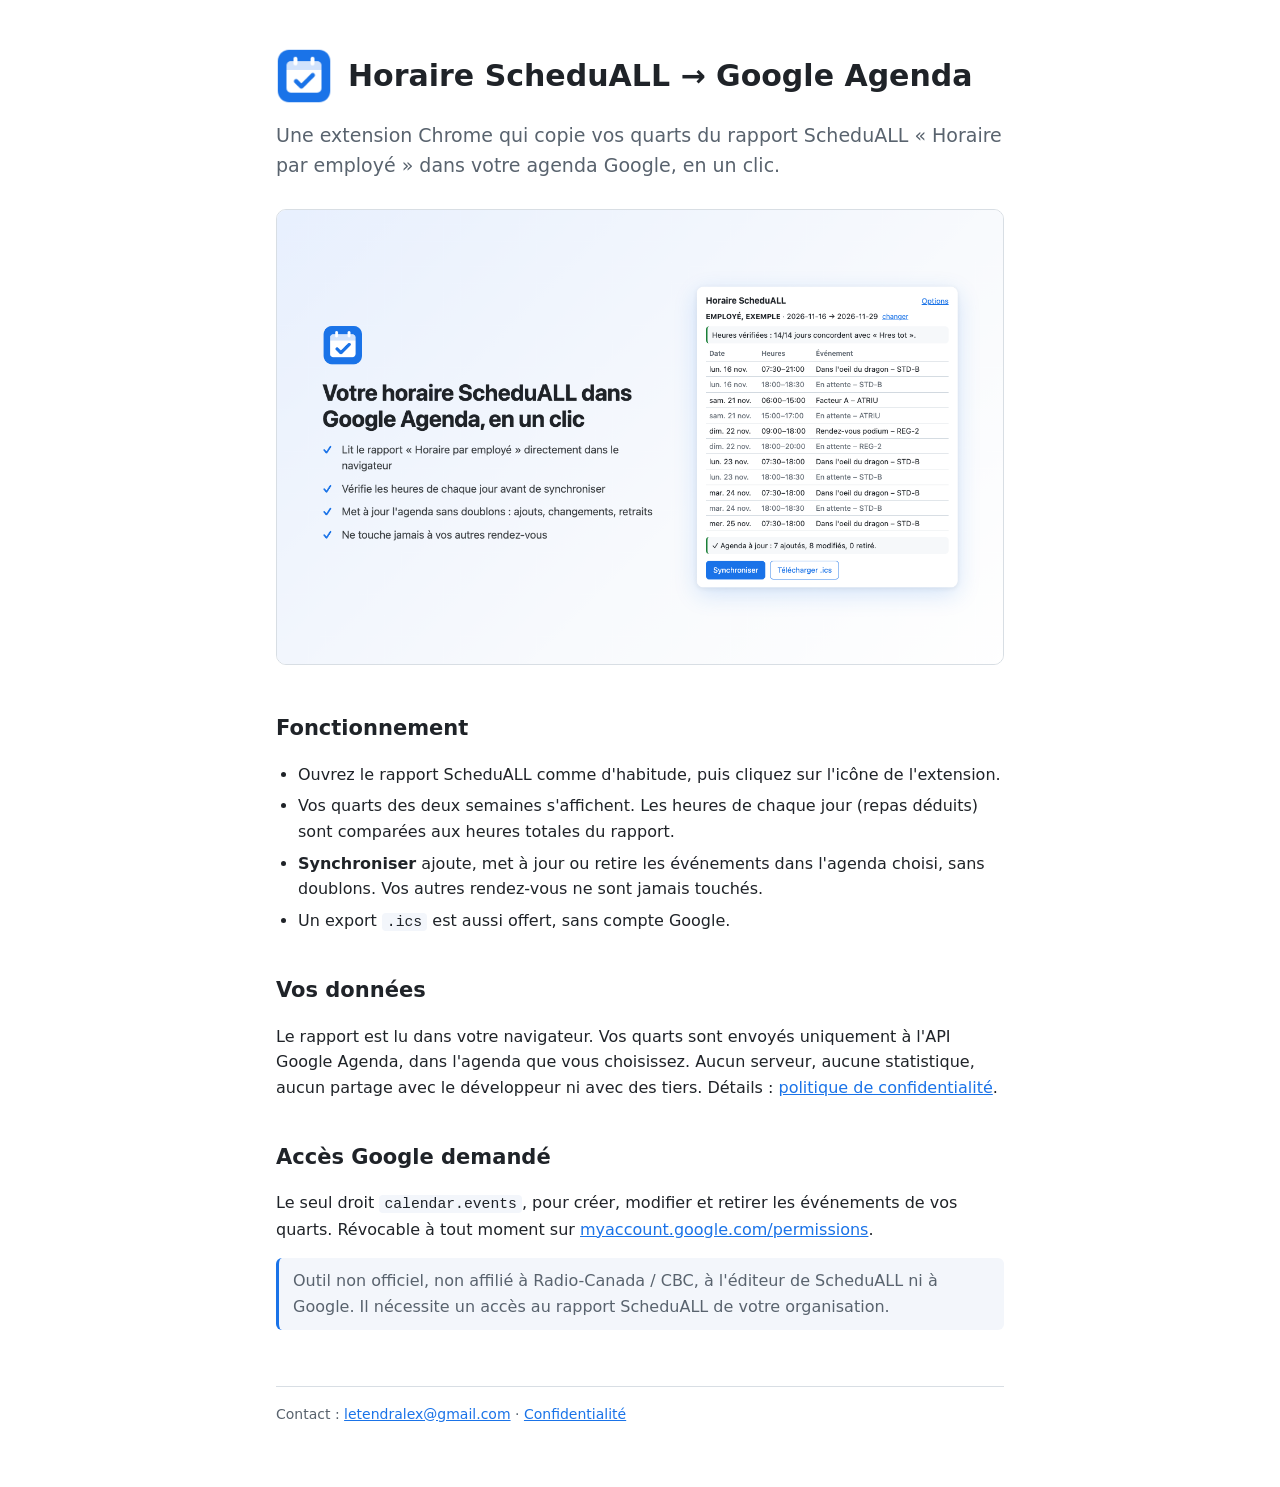
==== index.html @ 1f000302 "Site public (GitHub Pages) : accueil et politique de confidentialité Co-Authored-By: Claude Opus 5.5" ====
<!doctype html>
<html lang="fr">
<head>
<meta charset="utf-8">
<meta name="viewport" content="width=device-width,initial-scale=1">
<title>Horaire ScheduALL → Google Agenda</title>
<meta name="description" content="Extension Chrome qui synchronise l'horaire ScheduALL « Horaire par employé » avec Google Agenda.">
<link rel="icon" href="icon.png">
<link rel="stylesheet" href="style.css">
</head>
<body>
<main>
  <header><img src="icon.png" alt=""><h1>Horaire ScheduALL → Google Agenda</h1></header>
  <p class="lead">Une extension Chrome qui copie vos quarts du rapport ScheduALL « Horaire par employé » dans votre agenda Google, en un clic.</p>
  <img class="shot" src="capture.png" alt="Menu de l'extension : aperçu des quarts, heures vérifiées et bouton Synchroniser">

  <h2>Fonctionnement</h2>
  <ul>
    <li>Ouvrez le rapport ScheduALL comme d'habitude, puis cliquez sur l'icône de l'extension.</li>
    <li>Vos quarts des deux semaines s'affichent. Les heures de chaque jour (repas déduits) sont comparées aux heures totales du rapport.</li>
    <li><strong>Synchroniser</strong> ajoute, met à jour ou retire les événements dans l'agenda choisi, sans doublons. Vos autres rendez-vous ne sont jamais touchés.</li>
    <li>Un export <code>.ics</code> est aussi offert, sans compte Google.</li>
  </ul>

  <h2>Vos données</h2>
  <p>Le rapport est lu dans votre navigateur. Vos quarts sont envoyés uniquement à l'API Google Agenda, dans l'agenda que vous choisissez. Aucun serveur, aucune statistique, aucun partage avec le développeur ni avec des tiers. Détails : <a href="confidentialite.html">politique de confidentialité</a>.</p>

  <h2>Accès Google demandé</h2>
  <p>Le seul droit <code>calendar.events</code>, pour créer, modifier et retirer les événements de vos quarts. Révocable à tout moment sur <a href="https://myaccount.google.com/permissions">myaccount.google.com/permissions</a>.</p>

  <p class="note">Outil non officiel, non affilié à Radio-Canada / CBC, à l'éditeur de ScheduALL ni à Google. Il nécessite un accès au rapport ScheduALL de votre organisation.</p>

  <footer>Contact : <a href="mailto:letendralex@gmail.com">letendralex@gmail.com</a> · <a href="confidentialite.html">Confidentialité</a></footer>
</main>
</body>
</html>
---- style.css ----
:root{--fg:#1f2328;--muted:#59636e;--bg:#fff;--soft:#f3f6fb;--line:#d8dee4;--accent:#1a73e8}
@media (prefers-color-scheme:dark){:root:not([data-theme="light"]){--fg:#e6edf3;--muted:#9198a1;--bg:#0d1117;--soft:#161b22;--line:#30363d;--accent:#6ea8fe}}
:root[data-theme="dark"]{--fg:#e6edf3;--muted:#9198a1;--bg:#0d1117;--soft:#161b22;--line:#30363d;--accent:#6ea8fe}
*{box-sizing:border-box}
body{margin:0;background:var(--bg);color:var(--fg);font:16px/1.6 system-ui,-apple-system,"Segoe UI",sans-serif}
main{max-width:760px;margin:0 auto;padding:48px 16px 64px}
header{display:flex;align-items:center;gap:16px;margin-bottom:8px}
header img{width:56px;height:56px}
h1{font-size:30px;line-height:1.2;margin:0}
h2{font-size:21px;margin:40px 0 8px}
p.lead{font-size:19px;color:var(--muted);margin:16px 0 28px}
a{color:var(--accent)}
img.shot{width:100%;height:auto;border:1px solid var(--line);border-radius:10px}
ul{padding-left:22px} li{margin:6px 0}
table{width:100%;border-collapse:collapse;font-size:15px;margin:12px 0}
th,td{text-align:left;vertical-align:top;padding:8px 10px;border-bottom:1px solid var(--line)}
th{background:var(--soft)}
.note{background:var(--soft);border-left:3px solid var(--accent);padding:10px 14px;border-radius:6px;color:var(--muted)}
footer{margin-top:56px;padding-top:16px;border-top:1px solid var(--line);font-size:14px;color:var(--muted)}
code{font-size:.92em;background:var(--soft);padding:1px 5px;border-radius:4px}
.table-wrap{overflow-x:auto}
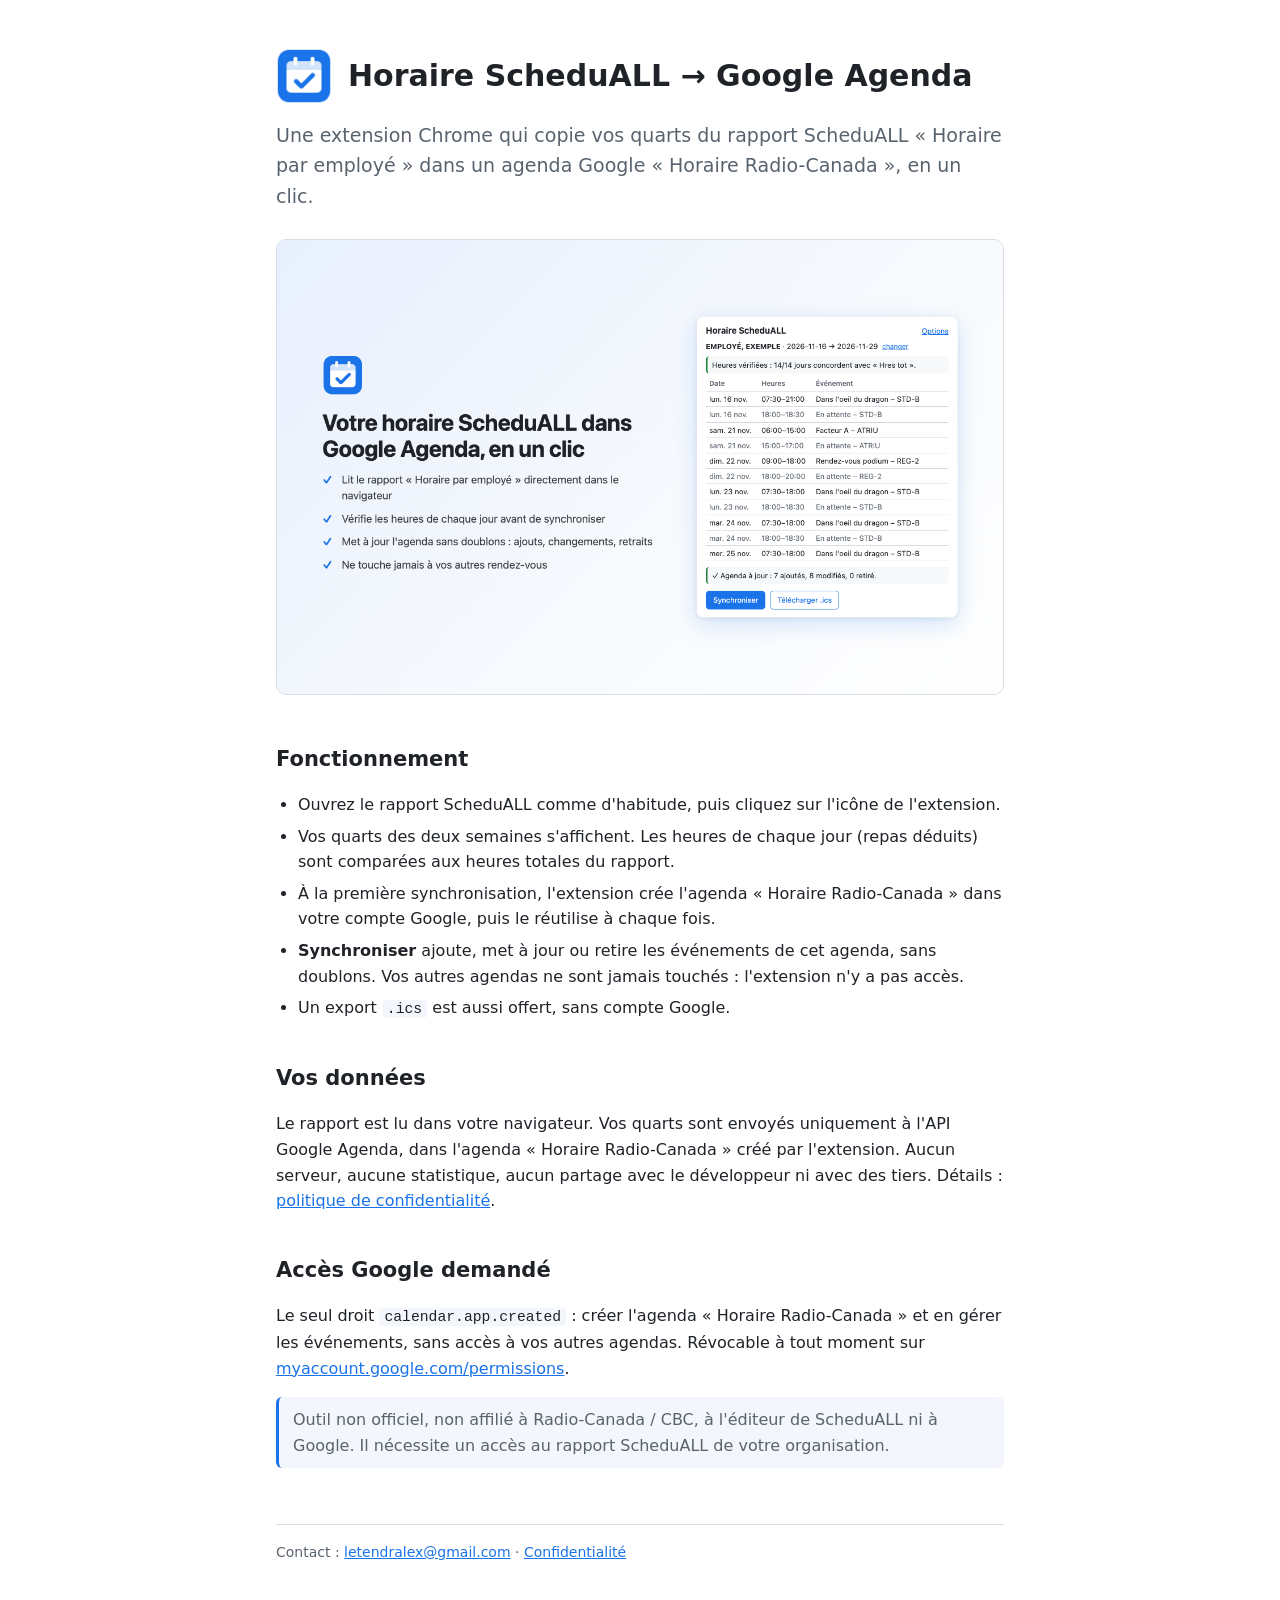
==== commit 2aa35772: "0.4.0 : droit non sensible calendar.app.created, agenda « Horaire Radio-Canada » créé automatiquemen" ====
--- a/index.html
+++ b/index.html
@@ -11,22 +11,23 @@
 <body>
 <main>
   <header><img src="icon.png" alt=""><h1>Horaire ScheduALL → Google Agenda</h1></header>
-  <p class="lead">Une extension Chrome qui copie vos quarts du rapport ScheduALL « Horaire par employé » dans votre agenda Google, en un clic.</p>
+  <p class="lead">Une extension Chrome qui copie vos quarts du rapport ScheduALL « Horaire par employé » dans un agenda Google « Horaire Radio-Canada », en un clic.</p>
   <img class="shot" src="capture.png" alt="Menu de l'extension : aperçu des quarts, heures vérifiées et bouton Synchroniser">
 
   <h2>Fonctionnement</h2>
   <ul>
     <li>Ouvrez le rapport ScheduALL comme d'habitude, puis cliquez sur l'icône de l'extension.</li>
     <li>Vos quarts des deux semaines s'affichent. Les heures de chaque jour (repas déduits) sont comparées aux heures totales du rapport.</li>
-    <li><strong>Synchroniser</strong> ajoute, met à jour ou retire les événements dans l'agenda choisi, sans doublons. Vos autres rendez-vous ne sont jamais touchés.</li>
+    <li>À la première synchronisation, l'extension crée l'agenda « Horaire Radio-Canada » dans votre compte Google, puis le réutilise à chaque fois.</li>
+    <li><strong>Synchroniser</strong> ajoute, met à jour ou retire les événements de cet agenda, sans doublons. Vos autres agendas ne sont jamais touchés : l'extension n'y a pas accès.</li>
     <li>Un export <code>.ics</code> est aussi offert, sans compte Google.</li>
   </ul>
 
   <h2>Vos données</h2>
-  <p>Le rapport est lu dans votre navigateur. Vos quarts sont envoyés uniquement à l'API Google Agenda, dans l'agenda que vous choisissez. Aucun serveur, aucune statistique, aucun partage avec le développeur ni avec des tiers. Détails : <a href="confidentialite.html">politique de confidentialité</a>.</p>
+  <p>Le rapport est lu dans votre navigateur. Vos quarts sont envoyés uniquement à l'API Google Agenda, dans l'agenda « Horaire Radio-Canada » créé par l'extension. Aucun serveur, aucune statistique, aucun partage avec le développeur ni avec des tiers. Détails : <a href="confidentialite.html">politique de confidentialité</a>.</p>
 
   <h2>Accès Google demandé</h2>
-  <p>Le seul droit <code>calendar.events</code>, pour créer, modifier et retirer les événements de vos quarts. Révocable à tout moment sur <a href="https://myaccount.google.com/permissions">myaccount.google.com/permissions</a>.</p>
+  <p>Le seul droit <code>calendar.app.created</code> : créer l'agenda « Horaire Radio-Canada » et en gérer les événements, sans accès à vos autres agendas. Révocable à tout moment sur <a href="https://myaccount.google.com/permissions">myaccount.google.com/permissions</a>.</p>
 
   <p class="note">Outil non officiel, non affilié à Radio-Canada / CBC, à l'éditeur de ScheduALL ni à Google. Il nécessite un accès au rapport ScheduALL de votre organisation.</p>
 
